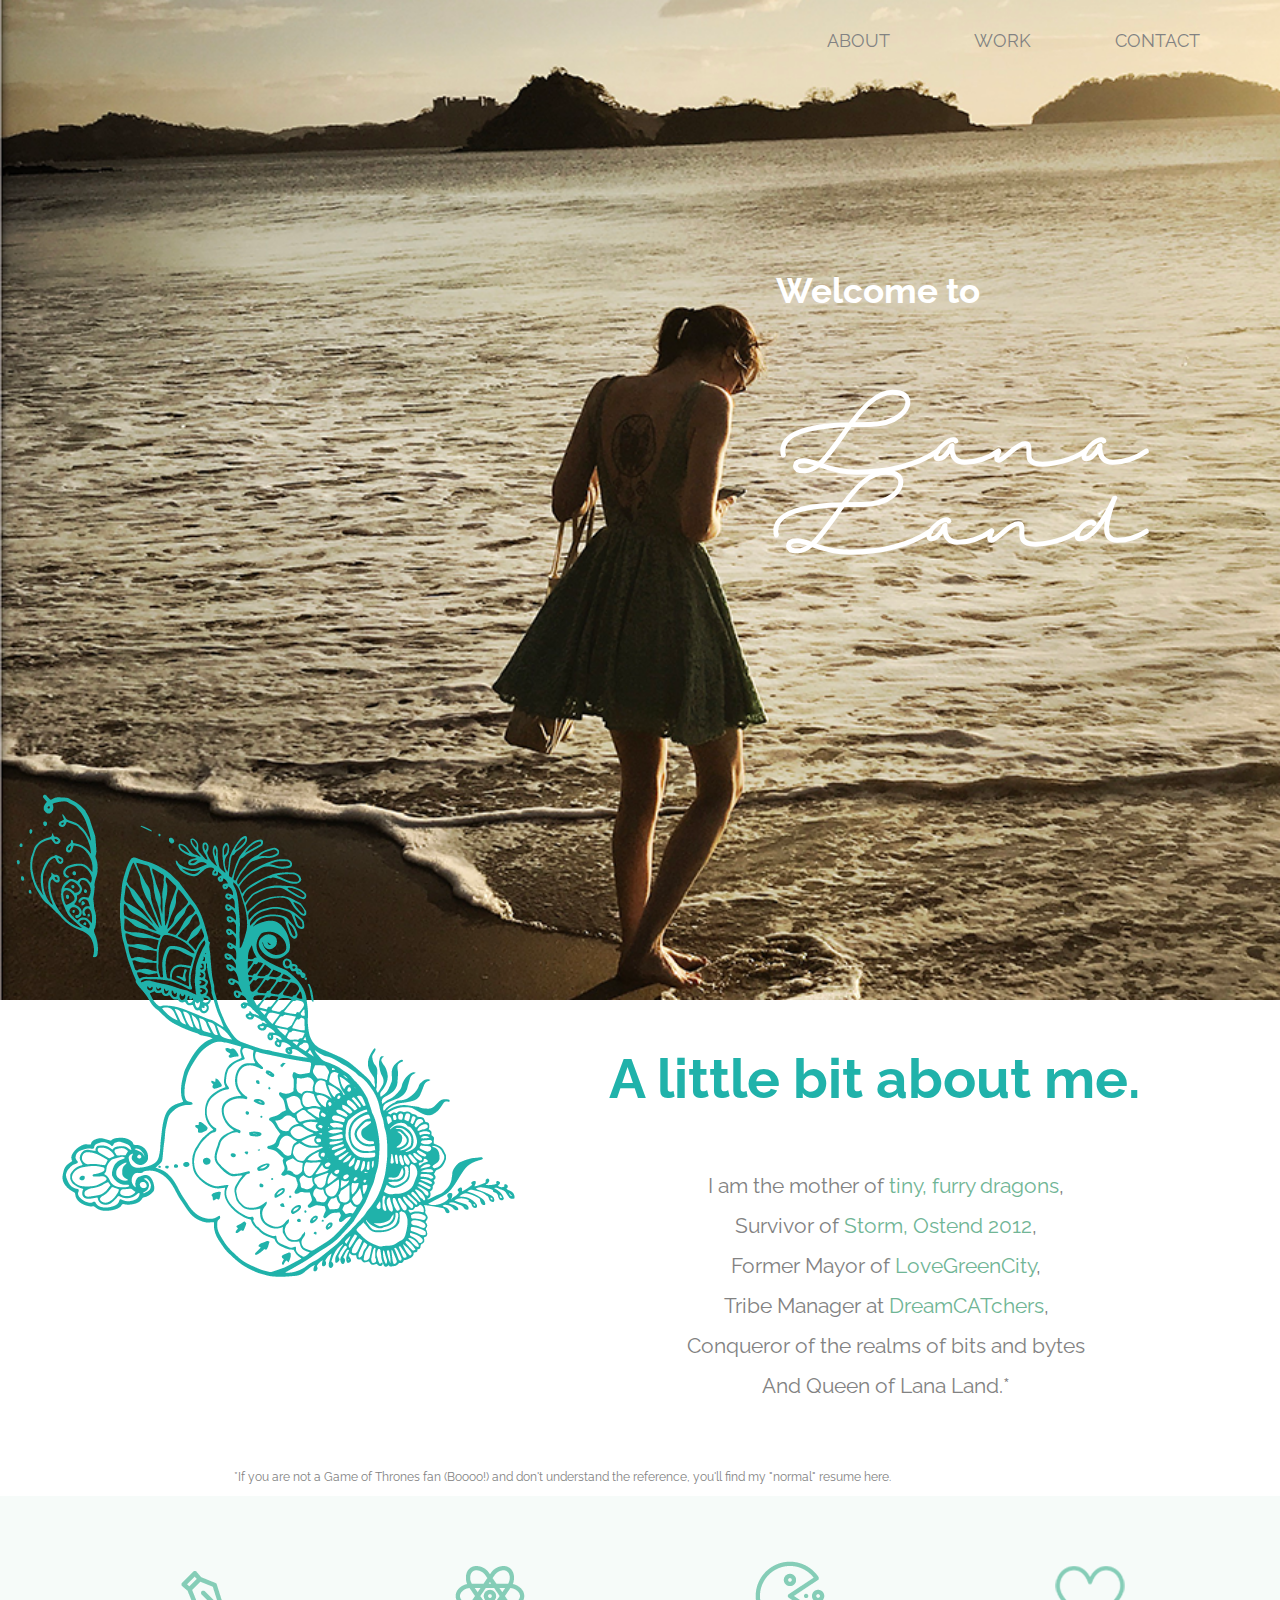
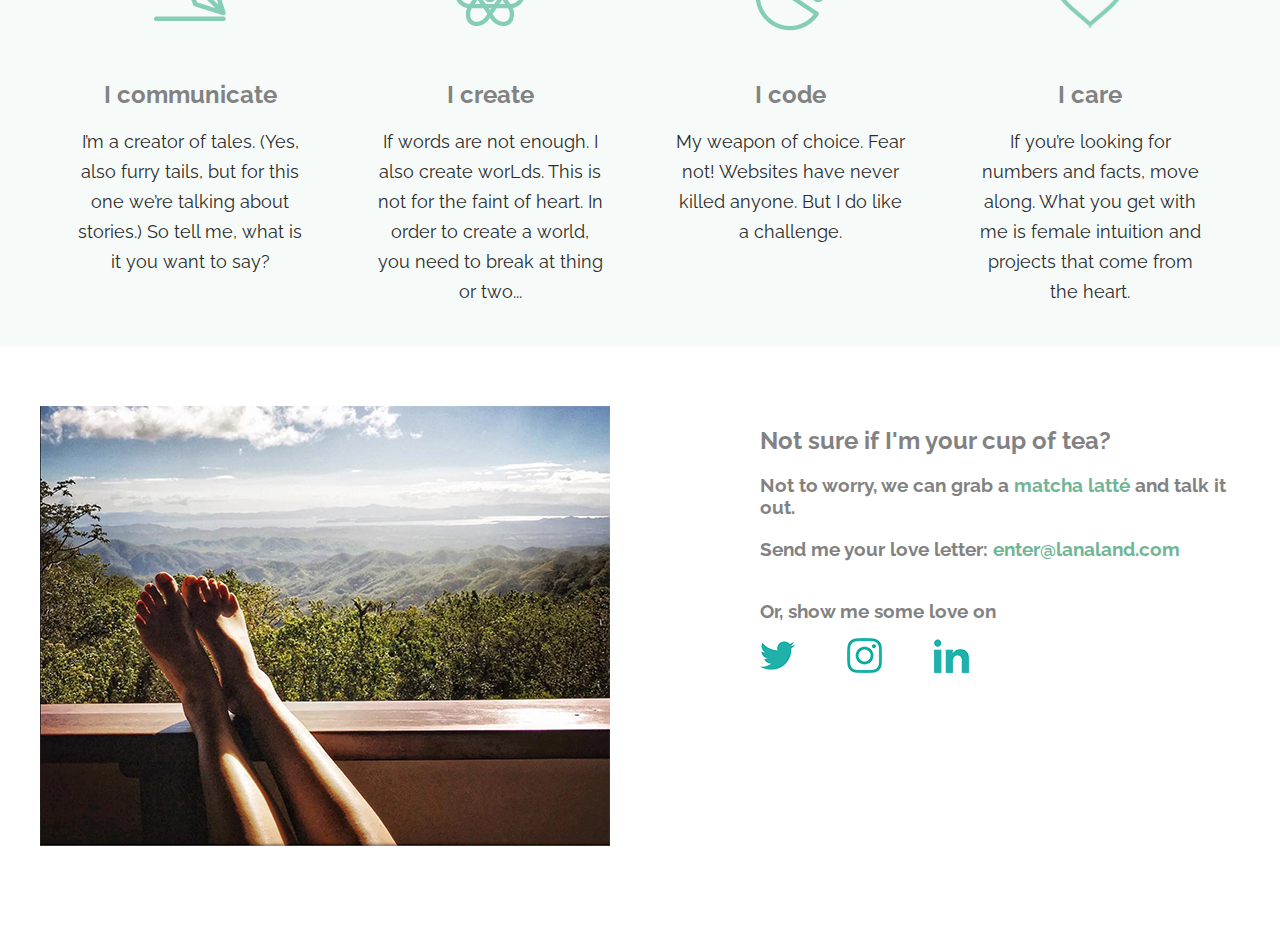
==== index.html @ 5c0871f2 "my first commit" ====
<!doctype html>

<html lang="en">
    <head>
    	<meta charset="utf-8">
        <title>LanaLand</title>
        <link rel="stylesheet" href="css/normalize.css">
        <link rel="stylesheet" href="css/main.css">
        <link href="https://fonts.googleapis.com/css?family=Raleway" rel="stylesheet">
        <link href="https://fonts.googleapis.com/css?family=Lora:400,700" rel="stylesheet">
        <link href="https://fonts.googleapis.com/css?family=Cinzel|Josefin+Slab|Nanum+Pen+Script" rel="stylesheet">
        <style> 
            @font-face { font-family: autumnchant; src: url('autumnchant.otf') format('opentype'); }
            header h3{
                    font-family: autumnchant;
            }
        </style>
    </head>

    <body>

    	<header>
    		<div class="full-width">
                <div class="nav clearfix">
                        <nav>
        				    <ul>
        					<li><a href="#about">about</a></li>
        					<li><a href="#work">work</a></li>
        					<li><a href="#contact">contact</a></li>
        				    </ul>
                        </nav>
    			</div>
            </div>
            <div class="full-width">
                <div class="welcome">
            			<h2>Welcome to</h2>
                        <h3> Lana</br> Land</h3>
                </div>
            </div>
                <div class="half-width">
                    <img src="img/mandala2.png" alt="mandala"/>
                </div>
    	</header>

    	<main>
    		<section id="about">
                <div class="full-width">
                    <h2 id="title-about">A little bit about me.</h2>
    				    <p>I am the mother of <a href="https://www.instagram.com/p/BVteZqyhjYl/?taken-by=lexilana" target="BLANK">tiny, furry dragons</a>,</br> Survivor of <a href="http://cobra.canvas.be/cm/cobra/foto/1.1341670" target="BLANK">Storm, Ostend 2012</a>,</br> Former Mayor of <a href="https://twitter.com/lovegreencity" target="BLANK">LoveGreenCity</a>,</br>Tribe Manager at <a href="https://wearedreamcatchers.be/nl" target="BLANK">DreamCATchers</a>,</br>Conqueror of the realms of bits and bytes</br>And Queen of Lana Land.*</p>
                        <div id="note">
                        <p>*If you are not a Game of Thrones fan (Boooo!) and don't understand the reference, you'll find my "normal" resume here.</p>
                        </div>
                </div>
    		</section>

    		<section id="work">
    			<div class="full-width">
    				<div class="forth-width">
    					<img src="img/communicate.png" alt="communicate"/>
    					<h3>I communicate</h3>
    					<p>I’m a creator of tales. (Yes, also furry tails, but for this one we’re talking about stories.) So tell me, what is it you want to say?</p>
    				</div>
    				<div class="forth-width">
    					<img src="img/create.png" alt="create"/>
    					<h3>I create</h3>
    					<p>If words are not enough. I also create worLds. This is not for the faint of heart. In order to create a world, you need to break at thing or two...</p>
    				</div>
    				<div class="forth-width">
    					<img src="img/code.png" alt="code"/>
    					<h3>I code</h3>
    					<p>My weapon of choice. Fear not! Websites have never killed anyone. But I do like a challenge.</p>
    				</div>
                    <div class="forth-width">
                        <img src="img/heart.png" alt="heart"/>
                        <h3>I care</h3>
                        <p>If you’re looking for numbers and facts, move along. What you get with me is female intuition and projects that come from the heart.</p>
                    </div>
    			</div>
    		</section>

    		<footer id="contact">
    			<div class="full-width">
    					<img src="img/feet.png" alt="contact" id="contact-img" />
    				<div class="contact-info">
    					<h2>Not sure if I'm your cup of tea?</h2>
                        <h3>Not to worry, we can grab a <a href="https://minimalistbaker.com/best-vegan-matcha-latte/" target="BLANK">matcha latté</a> and talk it out.</h3>
    					<h3 id="email-header">Send me your love letter:
    					<a href="mailto:lana.bauwens@gmail.com" id="mail">enter@lanaland.com</a> </h3>
    					<h3 id="socialmedia-header">Or, show me some love on</h3>
    					<ul>
    						<li><a href="https://twitter.com/Lexilana" target="BLANK"><img src="img/icon-twitter.png" alt="twitter" /></a></li>
    						<li><a href="https://www.instagram.com/lexilana/" target="BLANK"><img src="img/icon-instagram.png" alt="instagram" /></a></li>
    						<li><a href="https://be.linkedin.com/in/lanabauwens" target="BLANK"><img src="img/icon-linkedin.png" alt="linkedin" /></a></li>
    					</ul>
    				</div>
    			</div>
    		</footer>
    	</main>
    </body>
</html>
---- css/main.css ----
/***** BASE STYLES *****/

@font-face {
	font-family: autumnchant; 
	src: url('autumnchant.otf') format('opentype');
}

*{
	box-sizing: border-box;
}

body {
	font-family: 'Raleway', sans-serif;
	color: #828282;
}

a {
	color: #70b595;
	text-decoration: none;
}

#about, #work {
	height: 450px;
}

#contact {
    height: 600px;
}


/***** GRID *****/

.full-width {
    margin: 0 auto;
    width: 1200px;
}

.half-width {
    width: 600px;
}

.third-width {
    float: left;
    width: 400px;
}

.forth-width {
    float: left;
    width: 300px;
}



/***** HEADER *****/

header {
	background-image: url("../img/lanaland.png");
	background-size: cover;
	height: 1000px;
}

(out) header h1{
	color: #cdf9ff;
	font-family: 'Raleway', sans-serif;
	font-size: 30px;
	padding: 30px 0;
}


nav{
	padding: 30px 40px;
	width:100%;
	text-align: right;
}

nav ul{
	margin: 0;
	padding: 0;
}

nav ul li{
	display: inline-block;
}

nav ul li a {
	color: #828282;
	font-size: 18px;
	padding-left: 80px;
	text-decoration: none;
	text-transform: uppercase;	
}

.clearfix:after { 
   content: "."; 
   visibility: hidden; 
   display: block; 
   height: 0; 
   clear: both;
}

.welcome{
	width: 100%;
	text-align: right;
	margin-top: 170px;
}

header h2{
	color: #ffffff;
	font-family: 'Raleway', sans-serif;
	font-size: 35px;
	line-height: 80px;
	padding-right: 260px;
}

header h3{
	color: #ffffff;
	font-size: 80px;
	line-height: 80px;
	padding-right: 95px;
}

header img{
	clear: both;
	padding-top: 80px;
	margin-left: -50px;
}



/***** ABOUT *****/


#title-about{
	color: #20b2aa;
	font-family: 'Raleway', sans-serif;
	font-size: 55px;
	font-weight: 1200;
	width: 100%;
	text-align: right;
	padding-right: 100px;
}	


#about p{
	font-family: 'Raleway', sans-serif;
	font-size: 21px;
	margin-top: 10px;
	line-height: 40px;
	text-align: center;
	float: right;
	padding-right: 155px;
}

#note p{
	width: 100%;
	text-align: center;
	font-size: 12px;
	margin-top: 30px;
}


/***** WORK *****/

#work {
	text-align: center;
	background-color: #f6fbf9;
}

#work .full-width {
	padding: 50px 0;
}

#work img {
	padding-bottom: 30px;
}

#work h3 {
	font-size: 24px;
	margin: 0 auto;
	width: 190px;
}

#work p{
	color: #2b2b2b;
	font-family: 'Raleway', sans-serif;
	font-size: 18px;
	line-height: 30px;
	padding: 0 35px;
}


/***** CONTACT *****/


#contact .full-width {
	padding: 60px 0;
}

.contact-img{
	
}

.contact-info{
	width: 500px;
	float: right;
}

#contact h2, #contact h3, #email-header, #socialmedia-header, #contact ul{
	padding-left: 20px;
}

#envelope {
	padding: 0 10px 0 20px;
}


#email-header{
	margin: 20px 0 5px 0;
}

#socialmedia-header {
	font-weight: bold;
	margin: 40px 0 0 0;
}

#mail a{
	font-size: 28px;
}


#contact ul{
	list-style:none;
}

#contact ul li{
	display: inline-block;
}

#contact ul img{
	font-size: 32px;
	padding-right: 48px;
}
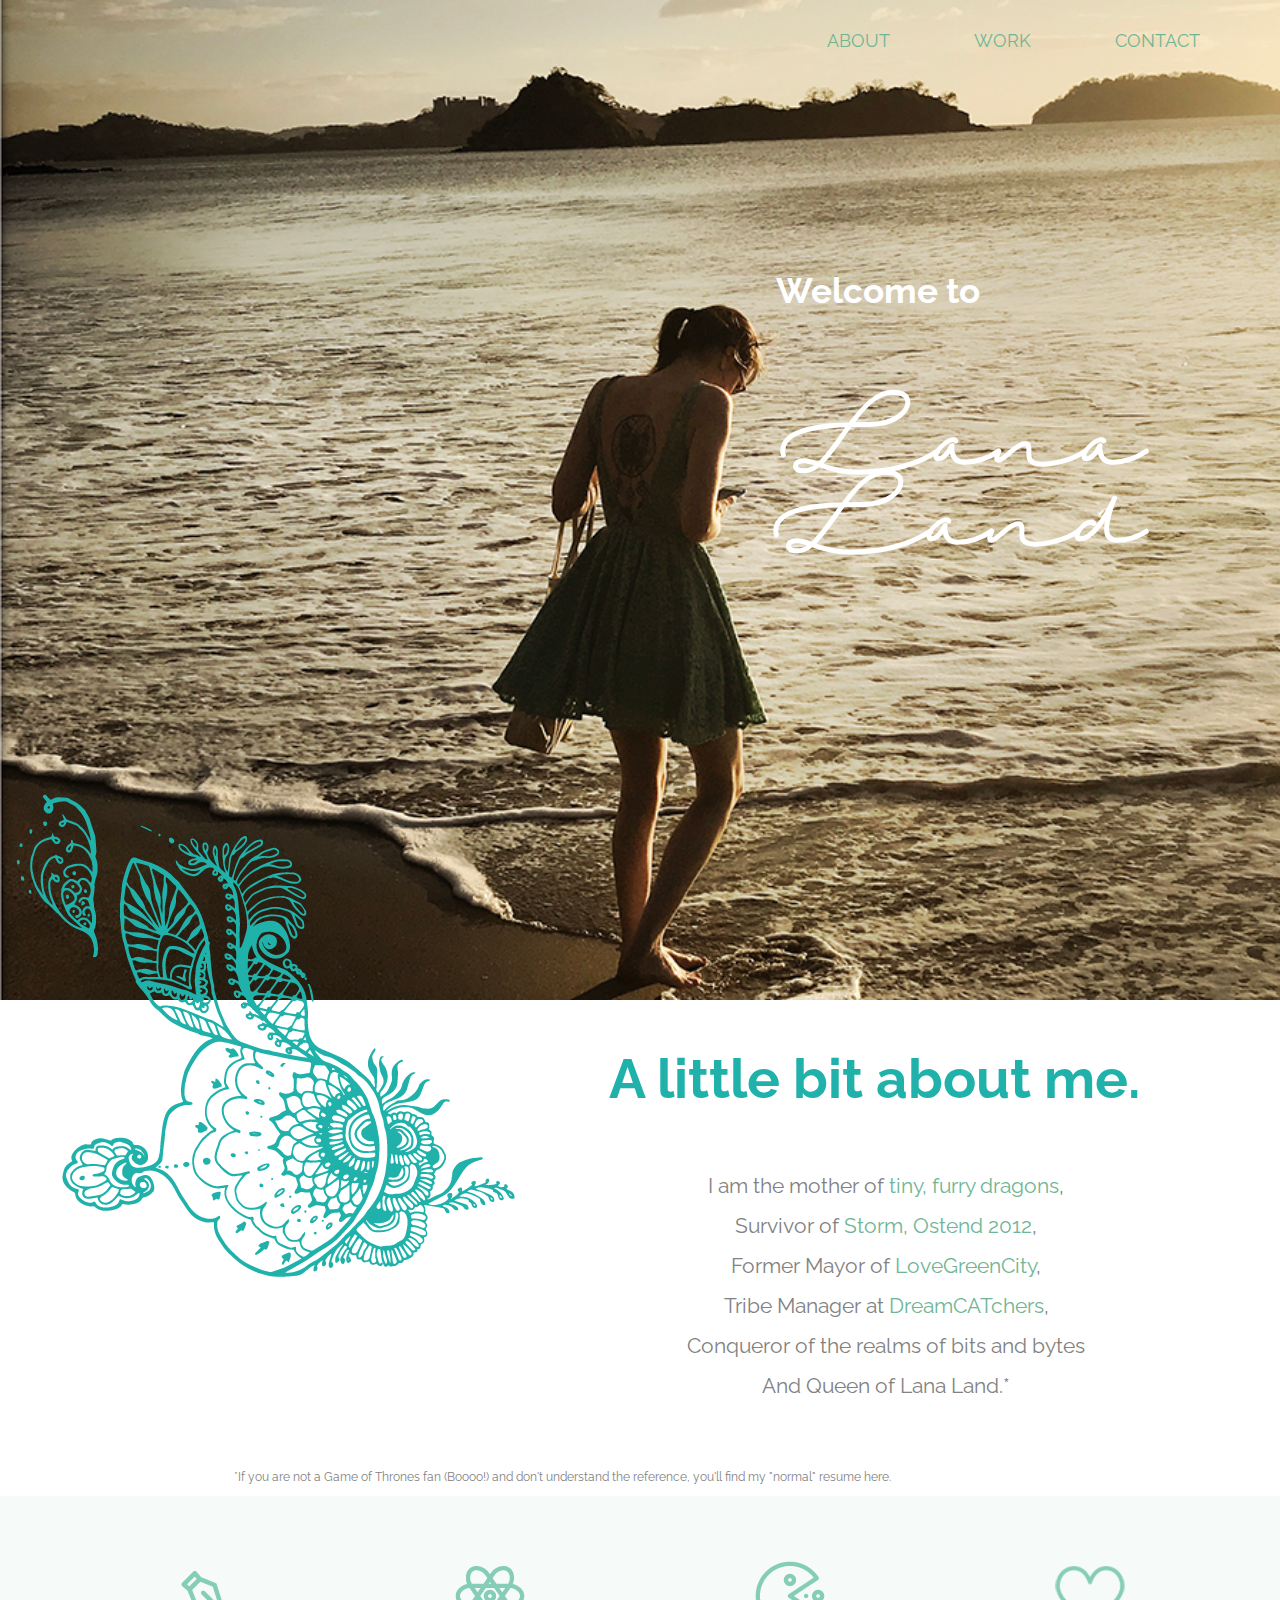
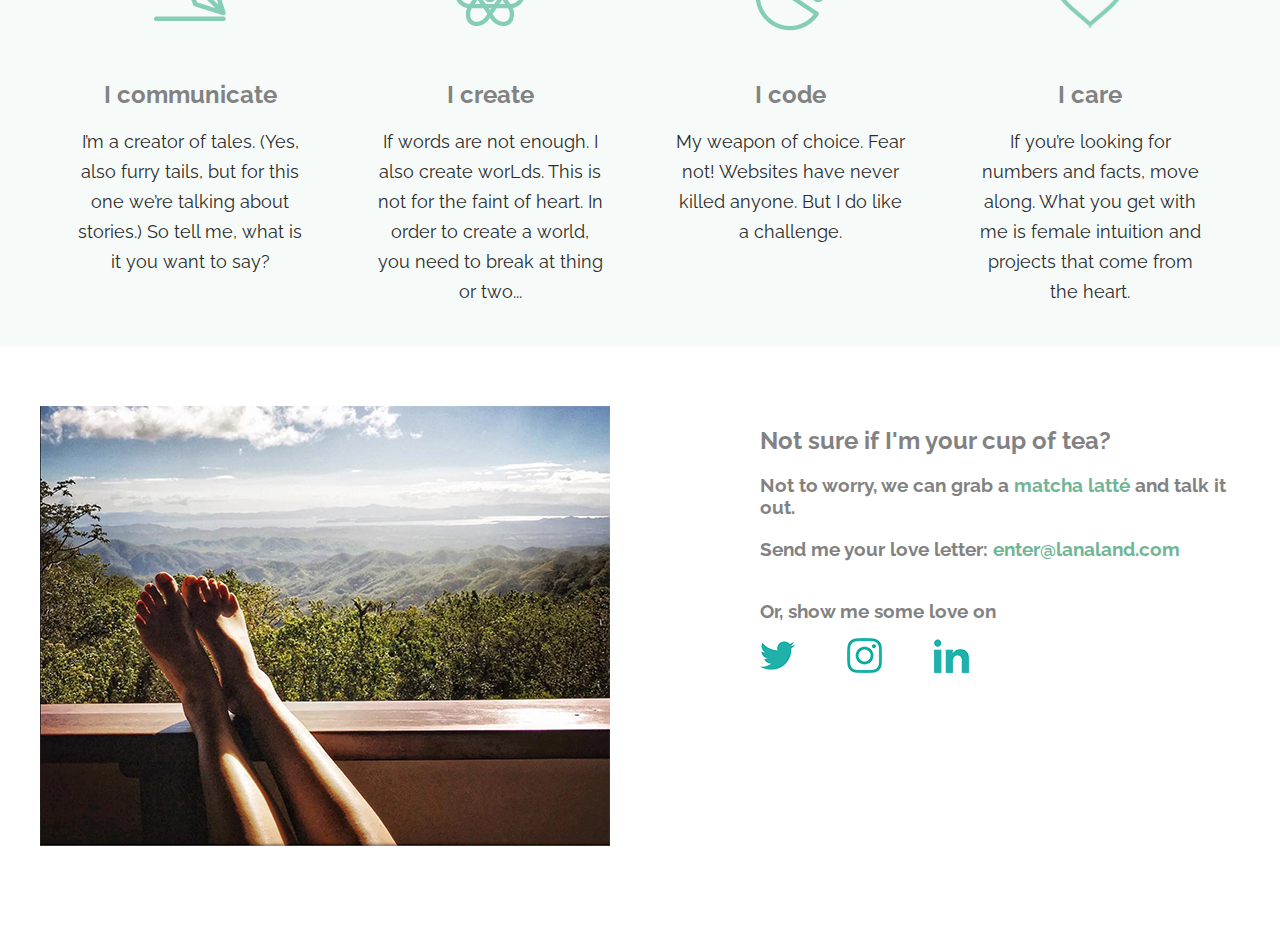
==== commit 31eee446: "change title" ====
--- a/index.html
+++ b/index.html
@@ -3,7 +3,7 @@
 <html lang="en">
     <head>
     	<meta charset="utf-8">
-        <title>LanaLand</title>
+        <title>LanaLand2</title>
         <link rel="stylesheet" href="css/normalize.css">
         <link rel="stylesheet" href="css/main.css">
         <link href="https://fonts.googleapis.com/css?family=Raleway" rel="stylesheet">
--- a/css/main.css
+++ b/css/main.css
@@ -83,7 +83,7 @@
 }
 
 nav ul li a {
-	color: #828282;
+	/*color: #828282;*/
 	font-size: 18px;
 	padding-left: 80px;
 	text-decoration: none;
